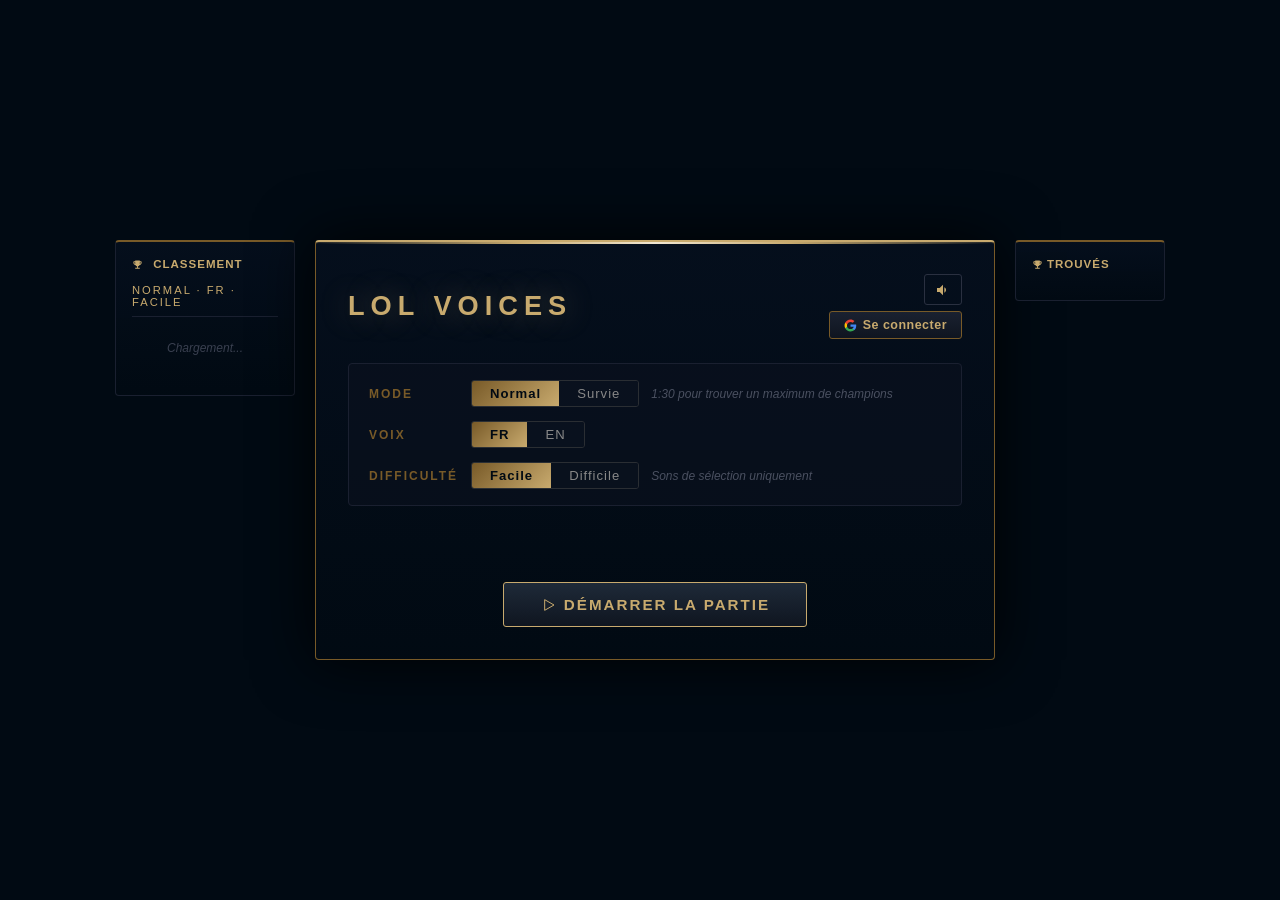
==== index.html @ 9a88ed18 "audio" ====
<!DOCTYPE html>
<html lang="fr">
<head>
    <meta charset="UTF-8">
    <meta name="viewport" content="width=device-width, initial-scale=1.0">
    <title>LoL Voices</title>
    <link rel="stylesheet" href="style.css">
    <link rel="preconnect" href="https://unpkg.com">
    <link rel="preconnect" href="https://raw.communitydragon.org">
    <link rel="preconnect" href="https://rufkhrfwmfkzsmzxhgeg.supabase.co">

    <!-- SVG icons inline defs -->
    <svg style="display:none" xmlns="http://www.w3.org/2000/svg">
        <defs>
            <!-- Play épuré outline -->
            <symbol id="icon-sword" viewBox="0 0 24 24">
                <polygon points="7,4 21,12 7,20" fill="none" stroke="currentColor" stroke-width="1.5" stroke-linejoin="round"/>
            </symbol>
            <!-- Son / haut-parleur -->
            <symbol id="icon-sound" viewBox="0 0 24 24">
                <path d="M3 9v6h4l5 5V4L7 9H3zm13.5 3c0-1.77-1.02-3.29-2.5-4.03v8.05c1.48-.73 2.5-2.25 2.5-4.02z" fill="currentColor"/>
                <path d="M14 3.23v2.06c2.89.86 5 3.54 5 6.71s-2.11 5.85-5 6.71v2.06c4.01-.91 7-4.49 7-8.77 0-4.28-2.99-7.86-7-8.77z" fill="currentColor"/>
            </symbol>
            <!-- Refresh / reset -->
            <symbol id="icon-refresh" viewBox="0 0 24 24">
                <path d="M17.65 6.35A7.958 7.958 0 0012 4c-4.42 0-7.99 3.58-7.99 8s3.57 8 7.99 8c3.73 0 6.84-2.55 7.73-6h-2.08A5.99 5.99 0 0112 18c-3.31 0-6-2.69-6-6s2.69-6 6-6c1.66 0 3.14.69 4.22 1.78L13 11h7V4l-2.35 2.35z" fill="currentColor"/>
            </symbol>
            <!-- Trophée / score -->
            <symbol id="icon-trophy" viewBox="0 0 24 24">
                <path d="M19 5h-2V3H7v2H5c-1.1 0-2 .9-2 2v1c0 2.55 1.92 4.63 4.39 4.94.63 1.5 1.98 2.63 3.61 2.96V19H7v2h10v-2h-4v-3.1c1.63-.33 2.98-1.46 3.61-2.96C19.08 12.63 21 10.55 21 8V7c0-1.1-.9-2-2-2zM5 8V7h2v3.82C5.84 10.4 5 9.3 5 8zm14 0c0 1.3-.84 2.4-2 2.82V7h2v1z" fill="currentColor"/>
            </symbol>
            <!-- Skip / suivant -->
            <symbol id="icon-skip" viewBox="0 0 24 24">
                <path d="M6 18l8.5-6L6 6v12zm2-8.14L11.03 12 8 14.14V9.86zM16 6h2v12h-2z" fill="currentColor"/>
            </symbol>
            <!-- Check / vérifier -->
            <symbol id="icon-check" viewBox="0 0 24 24">
                <path d="M9 16.17L4.83 12l-1.42 1.41L9 19 21 7l-1.41-1.41L9 16.17z" fill="currentColor"/>
            </symbol>
            <!-- Dashboard -->
            <symbol id="icon-dashboard" viewBox="0 0 24 24">
                <path d="M3 13h8V3H3v10zm0 8h8v-6H3v6zm10 0h8V11h-8v10zm0-18v6h8V3h-8z" fill="currentColor"/>
            </symbol>
            <!-- Logout -->
            <symbol id="icon-logout" viewBox="0 0 24 24">
                <path d="M17 7l-1.41 1.41L18.17 11H8v2h10.17l-2.58 2.58L17 17l5-5-5-5zM4 5h8V3H4c-1.1 0-2 .9-2 2v14c0 1.1.9 2 2 2h8v-2H4V5z" fill="currentColor"/>
            </symbol>
            <!-- Google logo -->
            <symbol id="icon-google" viewBox="0 0 24 24">
                <path d="M22.56 12.25c0-.78-.07-1.53-.2-2.25H12v4.26h5.92c-.26 1.37-1.04 2.53-2.21 3.31v2.77h3.57c2.08-1.92 3.28-4.74 3.28-8.09z" fill="#4285F4"/>
                <path d="M12 23c2.97 0 5.46-.98 7.28-2.66l-3.57-2.77c-.98.66-2.23 1.06-3.71 1.06-2.86 0-5.29-1.93-6.16-4.53H2.18v2.84C3.99 20.53 7.7 23 12 23z" fill="#34A853"/>
                <path d="M5.84 14.09c-.22-.66-.35-1.36-.35-2.09s.13-1.43.35-2.09V7.07H2.18C1.43 8.55 1 10.22 1 12s.43 3.45 1.18 4.93l2.85-2.22.81-.62z" fill="#FBBC05"/>
                <path d="M12 5.38c1.62 0 3.06.56 4.21 1.64l3.15-3.15C17.45 2.09 14.97 1 12 1 7.7 1 3.99 3.47 2.18 7.07l3.66 2.84c.87-2.6 3.3-4.53 6.16-4.53z" fill="#EA4335"/>
            </symbol>
            <!-- Home / menu -->
            <symbol id="icon-home" viewBox="0 0 24 24">
                <path d="M10 20v-6h4v6h5v-8h3L12 3 2 12h3v8z" fill="currentColor"/>
            </symbol>
            <!-- Volume on -->
            <symbol id="icon-volume-on" viewBox="0 0 24 24">
                <path d="M3 9v6h4l5 5V4L7 9H3zm13.5 3c0-1.77-1.02-3.29-2.5-4.03v8.05c1.48-.73 2.5-2.25 2.5-4.02z" fill="currentColor"/>
            </symbol>
            <!-- Volume off -->
            <symbol id="icon-volume-off" viewBox="0 0 24 24">
                <path d="M16.5 12c0-1.77-1.02-3.29-2.5-4.03v2.21l2.45 2.45c.03-.2.05-.41.05-.63zM3 9v6h4l5 5V4L7 9H3zm16.73 10.73L4.27 4.27 3 5.54l4.46 4.46H3v6h4l5 5v-6.73l4.25 4.25c-.67.52-1.42.93-2.25 1.18v2.06c1.38-.31 2.63-.95 3.69-1.81L18.46 21l1.27-1.27z" fill="currentColor"/>
            </symbol>
        </defs>
    </svg>
</head>
<body>

    <!-- MODAL DASHBOARD -->
    <div id="dashboard-modal" style="display:none;">
        <div class="modal-box">
            <div class="modal-header">
                <h2>Mon dashboard</h2>
                <button id="close-dashboard" class="close-btn">✕</button>
            </div>
            <div id="dashboard-content"></div>
        </div>
    </div>

    <div class="main-wrapper">

        <!-- LEADERBOARD -->
        <div class="leaderboard-container">
            <h3>
                <svg class="btn-icon" style="width:11px;height:11px;margin-right:6px"><use href="#icon-trophy"/></svg>
                Classement
            </h3>
            <div id="lb-category" class="lb-category">FR · Facile</div>
            <div id="leaderboard-list">
                <p class="lb-loading">Chargement...</p>
            </div>
        </div>

        <div class="game-container">

            <div class="header-row">
                <h1>LoL Voices</h1>
                <div class="auth-area">
                    <div id="user-info" style="display:none;">
                        <img class="user-avatar" src="" alt="" style="display:none;">
                        <span class="user-name"></span>
                    </div>
                    <button id="mute-btn" title="Couper/activer le son">
                        <svg class="btn-icon"><use href="#icon-volume-on"/></svg>
                    </button>
                    <button id="dashboard-btn" style="display:none;">
                        <svg class="btn-icon"><use href="#icon-dashboard"/></svg>
                        Mon dashboard
                    </button>
                    <button id="login-btn">
                        <svg class="btn-icon"><use href="#icon-google"/></svg>
                        Se connecter
                    </button>
                    <button id="logout-btn" style="display:none;">
                        <svg class="btn-icon"><use href="#icon-logout"/></svg>
                        Déconnexion
                    </button>
                </div>
            </div>

            <div id="game-info" style="display: none;">
                <div class="timer-container">
                    <div id="timer-bar"></div>
                </div>
                <div id="timer-display">1:30</div>
                <button id="menu-btn" title="Retour au menu">
                    <svg class="btn-icon"><use href="#icon-home"/></svg>
                </button>
                <button id="reset-btn" title="Recommencer">
                    <svg class="btn-icon"><use href="#icon-refresh"/></svg>
                </button>
                <div class="info-box">
                    <svg class="btn-icon"><use href="#icon-trophy"/></svg>
                    <span id="streak-display">0</span>
                </div>
            </div>

            <div id="setup-area">
                <div class="setup-group">
                    <span class="setup-label">Mode</span>
                    <div class="btn-group">
                        <button id="btn-normal" class="active">Normal</button>
                        <button id="btn-survival">Survie</button>
                    </div>
                    <span class="diff-desc" id="normal-desc">1:30 pour trouver un maximum de champions</span>
                    <span class="diff-desc" id="survival-desc" style="display:none">15s rechargées à chaque bonne réponse</span>
                </div>
                <div class="setup-group">
                    <span class="setup-label">Voix</span>
                    <div class="btn-group">
                        <button id="btn-fr" class="active">FR</button>
                        <button id="btn-en">EN</button>
                    </div>
                </div>
                <div class="setup-group">
                    <span class="setup-label">Difficulté</span>
                    <div class="btn-group">
                        <button id="btn-easy" class="active">Facile</button>
                        <button id="btn-hard">Difficile</button>
                    </div>
                    <span class="diff-desc" id="easy-desc">Sons de sélection uniquement</span>
                    <span class="diff-desc" id="hard-desc" style="display:none">Sons de sélection + sons de ban</span>
                </div>
            </div>

            <p id="feedback"></p>

            <button id="start-btn">
                <svg class="btn-icon"><use href="#icon-sword"/></svg>
                Démarrer la partie
            </button>

            <div id="game-area" style="display: none;">
                <button id="play-btn">
                    <svg class="btn-icon"><use href="#icon-sound"/></svg>
                    Réécouter
                </button>
                <div class="input-group">
                    <div class="autocomplete-wrapper">
                        <input type="text" id="user-input" autocomplete="off" spellcheck="false" placeholder="Nom du champion...">
                        <div id="autocomplete-list" class="autocomplete-items"></div>
                    </div>
                    <button id="check-btn">
                        <svg class="btn-icon"><use href="#icon-check"/></svg>
                        Vérifier
                    </button>
                    <button id="skip-btn">
                        <svg class="btn-icon"><use href="#icon-skip"/></svg>
                        Passer
                    </button>
                </div>
                <div class="shortcuts-hint">
                    <kbd>⏎</kbd> valider &nbsp;·&nbsp; <kbd>Tab</kbd> passer &nbsp;·&nbsp; <kbd>↑</kbd><kbd>↓</kbd> naviguer
                </div>
            </div>

            <img id="champ-image" src="" alt="Champion" style="display: none;">
            <audio id="voice-player"></audio>
        </div>

        <div class="history-container">
            <h3><svg class="btn-icon" style="width:11px;height:11px;margin-right:4px"><use href="#icon-trophy"/></svg>Trouvés</h3>
            <div id="champions-history"></div>
        </div>
    </div>

    <script src="https://unpkg.com/@supabase/supabase-js@2/dist/umd/supabase.js" defer></script>
    <script src="script.js" defer></script>
</body>
</html>
---- style.css ----
@import url('https://fonts.googleapis.com/css2?family=Beaufort+for+LOL:wght@400;700&family=Spiegel:wght@400;700&display=swap');

/* ============================================================
   BASE
   ============================================================ */
* { box-sizing: border-box; }

body {
    background-color: #010a13;
    background-size: cover;
    background-position: center center;
    background-attachment: fixed;
    color: #f0e6d2;
    font-family: 'Segoe UI', 'Arial', sans-serif;
    display: flex;
    justify-content: center;
    align-items: center;
    min-height: 100vh;
    margin: 0;
    transition: background-image 0.8s ease-in-out;
}

/* ============================================================
   LAYOUT
   ============================================================ */
.main-wrapper {
    display: flex;
    gap: 20px;
    max-width: 1050px;
    width: 95%;
    align-items: flex-start;
    padding: 20px 0;
}

.game-container {
    flex: 2;
    text-align: center;
    border: 1px solid #785a28;
    border-top: 2px solid #c8aa6e;
    padding: 2rem;
    border-radius: 4px;
    background: linear-gradient(180deg, rgba(5, 15, 28, 0.97) 0%, rgba(1, 10, 19, 0.98) 100%);
    box-shadow: 0 0 60px rgba(0,0,0,0.9), inset 0 1px 0 rgba(200,170,110,0.15);
    position: relative;
    overflow: visible;
}

/* Ligne déco en haut */
.game-container::before {
    content: '';
    position: absolute;
    top: 0; left: 0; right: 0;
    height: 2px;
    background: linear-gradient(90deg, transparent, #c8aa6e 30%, #f0e6d2 50%, #c8aa6e 70%, transparent);
}

/* ============================================================
   HEADER
   ============================================================ */
.header-row {
    display: flex;
    align-items: center;
    justify-content: space-between;
    margin-bottom: 24px;
    gap: 12px;
    flex-wrap: wrap;
}

h1 {
    margin: 0;
    color: #c8aa6e;
    text-transform: uppercase;
    letter-spacing: 6px;
    font-size: 1.7rem;
    font-weight: 700;
    text-shadow: 0 0 30px rgba(200, 170, 110, 0.4);
}

h3 {
    color: #c8aa6e;
    letter-spacing: 1px;
    font-size: 0.72rem;
    text-transform: uppercase;
    margin: 0 0 14px 0;
    font-weight: 600;
    white-space: nowrap;
    overflow: hidden;
    text-overflow: ellipsis;
}

/* ============================================================
   AUTH
   ============================================================ */
.auth-area {
    display: flex;
    flex-direction: column;
    align-items: flex-end;
    gap: 6px;
}

#user-info {
    display: flex;
    align-items: center;
    gap: 8px;
    font-size: 0.82rem;
}

.user-avatar {
    width: 30px;
    height: 30px;
    border-radius: 50%;
    border: 2px solid #c8aa6e;
}

.user-name { color: #f0e6d2; font-weight: bold; }

#login-btn {
    font-size: 0.78rem;
    padding: 6px 14px;
    letter-spacing: 0.5px;
}

#logout-btn {
    font-size: 0.72rem;
    padding: 4px 10px;
    border-color: #3a3a3a;
    color: #666;
    background: transparent;
}

#logout-btn:hover { background: transparent; color: #888; border-color: #555; }

#dashboard-btn {
    font-size: 0.78rem;
    padding: 6px 14px;
}

/* ============================================================
   GAME INFO (timer + score)
   ============================================================ */
#game-info {
    display: flex;
    align-items: center;
    gap: 12px;
    margin-bottom: 20px;
    background: rgba(10, 20, 35, 0.8);
    border: 1px solid #1e2a38;
    padding: 10px 14px;
    border-radius: 4px;
}

.timer-container {
    flex: 1;
    height: 8px;
    background-color: #0a1220;
    border: 1px solid #1e2a38;
    border-radius: 4px;
    overflow: hidden;
}

#timer-bar {
    height: 100%;
    width: 100%;
    background: linear-gradient(90deg, #785a28, #c8aa6e, #f0e6d2);
    transition: width 1s linear, background 0.5s ease;
    border-radius: 4px;
}

#timer-bar.warning {
    background: linear-gradient(90deg, #7a1c1c, #ff4e50, #ff8c00);
    animation: pulse-warning 0.8s ease-in-out infinite alternate;
}

@keyframes pulse-warning {
    from { opacity: 0.8; }
    to { opacity: 1; }
}

#reset-btn {
    background: rgba(30, 35, 40, 0.8);
    border: 1px solid #2a2e33;
    color: #888;
    padding: 5px 10px;
    cursor: pointer;
    border-radius: 4px;
    font-size: 1rem;
    transition: all 0.2s;
}

#reset-btn:hover { color: #c8aa6e; border-color: #c8aa6e; background: rgba(200,170,110,0.1); }

.info-box {
    background: linear-gradient(135deg, rgba(200,170,110,0.1), rgba(200,170,110,0.05));
    border: 1px solid #785a28;
    padding: 5px 16px;
    border-radius: 4px;
    font-weight: bold;
    font-size: 0.95rem;
    color: #c8aa6e;
    min-width: 60px;
    text-align: center;
}

/* ============================================================
   SETUP AREA
   ============================================================ */
#setup-area {
    display: flex;
    flex-direction: column;
    gap: 14px;
    margin-bottom: 24px;
    background: rgba(10, 18, 30, 0.6);
    border: 1px solid #1a2030;
    border-radius: 4px;
    padding: 16px 20px;
    text-align: left;
}

.setup-group {
    display: flex;
    align-items: center;
    gap: 12px;
    flex-wrap: wrap;
}

.setup-label {
    color: #785a28;
    font-weight: bold;
    font-size: 0.75rem;
    text-transform: uppercase;
    letter-spacing: 2px;
    min-width: 90px;
}

.btn-group {
    display: flex;
    border: 1px solid #2a2e33;
    border-radius: 3px;
    overflow: hidden;
}

.btn-group button {
    border: none;
    border-radius: 0;
    padding: 5px 18px;
    font-size: 0.82rem;
    background: rgba(10, 18, 30, 0.8);
    color: #888;
    font-weight: normal;
    letter-spacing: 1px;
    transition: all 0.15s;
}

.btn-group button:hover { background: rgba(200, 170, 110, 0.1); color: #c8aa6e; }
.btn-group button.active { background: linear-gradient(135deg, #785a28, #c8aa6e); color: #010a13; font-weight: bold; }

.diff-desc {
    font-size: 0.75rem;
    color: #4a5060;
    font-style: italic;
}

/* ============================================================
   BOUTONS
   ============================================================ */
button {
    background: linear-gradient(180deg, #1a2130 0%, #0f1520 100%);
    color: #c8aa6e;
    border: 1px solid #785a28;
    padding: 10px 18px;
    cursor: pointer;
    font-weight: bold;
    border-radius: 3px;
    white-space: nowrap;
    letter-spacing: 0.5px;
    font-size: 0.9rem;
    transition: all 0.2s ease;
    position: relative;
    overflow: visible;
}

button::after {
    content: '';
    position: absolute;
    inset: 0;
    background: linear-gradient(135deg, rgba(200,170,110,0.15), transparent);
    opacity: 0;
    transition: opacity 0.2s;
}

button:hover {
    background: linear-gradient(180deg, #c8aa6e 0%, #a07840 100%);
    color: #010a13;
    border-color: #c8aa6e;
    transform: translateY(-1px);
    box-shadow: 0 4px 15px rgba(200, 170, 110, 0.3);
}

button:hover::after { opacity: 1; }
button:active { transform: translateY(0); }

/* Bouton démarrer — premium */
#start-btn {
    font-size: 0.95rem;
    padding: 13px 36px;
    margin-top: 8px;
    letter-spacing: 2px;
    text-transform: uppercase;
    border: 1px solid #c8aa6e;
    background: linear-gradient(180deg, #1e2a38 0%, #0f1520 100%);
    position: relative;
}

#start-btn::before {
    content: '';
    position: absolute;
    top: -1px; left: 20%; right: 20%;
    height: 1px;
    background: linear-gradient(90deg, transparent, #c8aa6e, transparent);
}

#start-btn:hover {
    background: linear-gradient(180deg, #c8aa6e 0%, #a07840 100%);
    box-shadow: 0 0 30px rgba(200, 170, 110, 0.4), 0 4px 20px rgba(0,0,0,0.5);
}

/* Bouton réécouter */
#play-btn {
    margin-bottom: 12px;
    font-size: 0.85rem;
    padding: 8px 20px;
    letter-spacing: 1px;
}

/* ============================================================
   FEEDBACK
   ============================================================ */
#feedback {
    font-size: 1.1rem;
    font-weight: bold;
    min-height: 32px;
    margin-bottom: 12px;
    letter-spacing: 1px;
    transition: all 0.3s ease;
}

@keyframes pop-in {
    0% { transform: scale(0.8); opacity: 0; }
    60% { transform: scale(1.05); }
    100% { transform: scale(1); opacity: 1; }
}

#feedback.animate { animation: pop-in 0.3s ease forwards; }

/* ============================================================
   INPUT GROUP
   ============================================================ */
.input-group {
    display: flex;
    width: 100%;
    gap: 8px;
    margin-top: 4px;
}

.autocomplete-wrapper { flex: 1; min-width: 0; position: relative; }

.autocomplete-wrapper input {
    width: 100%;
    padding: 12px 16px;
    background: rgba(1, 10, 19, 0.9);
    border: 1px solid #2a3040;
    border-bottom: 2px solid #785a28;
    color: #f0e6d2;
    font-size: 1rem;
    border-radius: 3px;
    outline: none;
    transition: all 0.2s;
    letter-spacing: 0.5px;
}

.autocomplete-wrapper input:focus {
    border-color: #c8aa6e;
    border-bottom-color: #c8aa6e;
    background: rgba(5, 18, 35, 0.95);
    box-shadow: 0 0 20px rgba(200, 170, 110, 0.1);
}

.autocomplete-wrapper input::placeholder { color: #3a4050; }

/* ============================================================
   AUTOCOMPLETE
   ============================================================ */
.autocomplete-items {
    position: absolute;
    border: 1px solid #785a28;
    border-top: none;
    z-index: 1000;
    top: calc(100% + 2px);
    left: -4px;
    right: -4px;
    background: rgba(5, 15, 28, 0.98);
    max-height: 240px;
    overflow-y: auto;
    border-radius: 0 0 6px 6px;
    backdrop-filter: blur(10px);
    box-shadow: 0 10px 30px rgba(0, 0, 0, 0.7), 0 0 20px rgba(200, 170, 110, 0.15);
}

.autocomplete-items div {
    padding: 10px 16px;
    cursor: pointer;
    border-bottom: 1px solid #1a2030;
    text-align: left;
    font-size: 0.9rem;
    color: #a0b0c0;
    transition: all 0.15s;
}

.autocomplete-items div:hover,
.autocomplete-items div.active {
    background: rgba(200, 170, 110, 0.15);
    color: #c8aa6e;
    padding-left: 20px;
}

/* ============================================================
   HISTORIQUE (panneau droit)
   ============================================================ */
.history-container {
    flex: 0 0 150px;
    border: 1px solid #1a2030;
    border-top: 2px solid #785a28;
    padding: 1rem;
    border-radius: 4px;
    background: linear-gradient(180deg, rgba(5, 15, 28, 0.97) 0%, rgba(1, 10, 19, 0.98) 100%);
    max-height: 80vh;
    overflow-y: auto;
    position: sticky;
    top: 20px;
}

.history-container::-webkit-scrollbar { width: 4px; }
.history-container::-webkit-scrollbar-track { background: #010a13; }
.history-container::-webkit-scrollbar-thumb { background: #785a28; border-radius: 2px; }

#champions-history {
    display: flex;
    flex-wrap: wrap;
    gap: 8px;
    justify-content: center;
}

.history-icon {
    width: 44px;
    height: 44px;
    border-radius: 50%;
    border: 2px solid #785a28;
    transition: all 0.2s ease;
    cursor: default;
}

.history-icon:hover {
    border-color: #c8aa6e;
    transform: scale(1.15);
    box-shadow: 0 0 12px rgba(200, 170, 110, 0.4);
}

@keyframes pop-icon {
    0% { transform: scale(0); opacity: 0; }
    60% { transform: scale(1.2); }
    100% { transform: scale(1); opacity: 1; }
}

.history-icon.new { animation: pop-icon 0.35s ease forwards; }

/* ============================================================
   IMAGE CHAMPION (fin de partie)
   ============================================================ */
#champ-image {
    max-width: 100%;
    margin-top: 20px;
    border: 1px solid #785a28;
    border-radius: 4px;
    box-shadow: 0 0 30px rgba(0,0,0,0.8);
}

/* ============================================================
   MODAL DASHBOARD
   ============================================================ */
#dashboard-modal {
    position: fixed;
    inset: 0;
    background: rgba(1, 10, 19, 0.9);
    display: flex;
    align-items: center;
    justify-content: center;
    z-index: 1000;
    padding: 20px;
    backdrop-filter: blur(4px);
    animation: fade-in 0.2s ease;
}

@keyframes fade-in {
    from { opacity: 0; }
    to { opacity: 1; }
}

.modal-box {
    background: linear-gradient(180deg, #0a1628 0%, #050f1e 100%);
    border: 1px solid #785a28;
    border-top: 2px solid #c8aa6e;
    border-radius: 4px;
    width: 100%;
    max-width: 560px;
    max-height: 82vh;
    overflow-y: auto;
    padding: 24px;
    box-shadow: 0 0 60px rgba(0,0,0,0.9);
    animation: slide-up 0.25s ease;
}

@keyframes slide-up {
    from { transform: translateY(20px); opacity: 0; }
    to { transform: translateY(0); opacity: 1; }
}

.modal-box::-webkit-scrollbar { width: 4px; }
.modal-box::-webkit-scrollbar-track { background: #010a13; }
.modal-box::-webkit-scrollbar-thumb { background: #785a28; border-radius: 2px; }

.modal-header {
    display: flex;
    justify-content: space-between;
    align-items: center;
    margin-bottom: 24px;
    padding-bottom: 16px;
    border-bottom: 1px solid #1a2030;
}

.modal-header h2 {
    margin: 0;
    color: #c8aa6e;
    font-size: 1rem;
    letter-spacing: 4px;
    text-transform: uppercase;
}

.close-btn {
    background: none;
    border: none;
    color: #3a4050;
    font-size: 1.1rem;
    padding: 4px 8px;
    cursor: pointer;
    transition: color 0.2s;
}

.close-btn:hover { color: #c8aa6e; background: none; transform: none; box-shadow: none; }

/* Stats cards */
.dash-stats {
    display: flex;
    gap: 10px;
    margin-bottom: 24px;
}

.dash-stat {
    flex: 1;
    background: linear-gradient(135deg, rgba(200,170,110,0.08), rgba(200,170,110,0.03));
    border: 1px solid #785a28;
    border-radius: 4px;
    padding: 16px 10px;
    text-align: center;
}

.dash-stat-value {
    font-size: 2rem;
    font-weight: bold;
    color: #c8aa6e;
    line-height: 1;
}

.dash-stat-label {
    font-size: 0.7rem;
    color: #4a5060;
    margin-top: 6px;
    text-transform: uppercase;
    letter-spacing: 1px;
}

.dash-section { margin-bottom: 20px; }

.dash-section-title {
    color: #785a28;
    font-weight: bold;
    font-size: 0.72rem;
    text-transform: uppercase;
    letter-spacing: 2px;
    margin-bottom: 10px;
    padding-bottom: 6px;
    border-bottom: 1px solid #1a2030;
}

/* ============================================================
   RESPONSIVE MOBILE
   ============================================================ */
@media (max-width: 700px) {
    body { align-items: flex-start; padding: 10px 0; }
    .main-wrapper { flex-direction: column; padding: 10px 0; }
    .game-container { padding: 1.2rem; }
    .history-container {
        flex: none;
        width: 100%;
        max-height: 120px;
        position: static;
    }
    .setup-group { flex-direction: column; align-items: flex-start; gap: 8px; }
    .header-row { flex-direction: column; align-items: center; text-align: center; }
    .auth-area { align-items: center; flex-direction: row; flex-wrap: wrap; justify-content: center; }
    .dash-stats { flex-direction: column; }
    h1 { font-size: 1.3rem; letter-spacing: 4px; }
    #start-btn { width: 100%; }
    .input-group { flex-wrap: wrap; }
    .autocomplete-wrapper { flex: 1 1 100%; }
}

/* ============================================================
   ICÔNES SVG
   ============================================================ */
.btn-icon {
    width: 14px;
    height: 14px;
    display: inline-block;
    vertical-align: middle;
    flex-shrink: 0;
    overflow: visible;
}

/* Reset btn - icône seule */
#reset-btn {
    display: flex;
    align-items: center;
    justify-content: center;
    padding: 7px 10px;
    width: 36px;
}
#reset-btn .btn-icon { width: 15px; height: 15px; }

/* Info box */
.info-box {
    display: inline-flex;
    align-items: center;
    gap: 5px;
}
.info-box .btn-icon { width: 13px; height: 13px; }

/* Bouton démarrer */
#start-btn {
    display: inline-flex;
    align-items: center;
    justify-content: center;
    gap: 8px;
}
#start-btn .btn-icon { width: 16px; height: 16px; }

/* Autres boutons */
#play-btn, #check-btn, #skip-btn,
#login-btn, #logout-btn, #dashboard-btn {
    display: inline-flex;
    align-items: center;
    gap: 6px;
}

/* Google icon */
#login-btn .btn-icon { width: 13px; height: 13px; }

/* H3 avec icône */
h3 svg { width: 12px; height: 12px; vertical-align: middle; }

/* --- MENU BTN (dans game-info) --- */
#menu-btn {
    background: rgba(30, 35, 40, 0.8);
    border: 1px solid #2a2e33;
    color: #4a5060;
    padding: 5px 10px;
    display: flex;
    align-items: center;
    justify-content: center;
    transition: all 0.2s;
}

#menu-btn:hover {
    border-color: #c8aa6e;
    color: #c8aa6e;
    background: rgba(200,170,110,0.1);
    transform: none;
    box-shadow: none;
}

#menu-btn .btn-icon { width: 15px; height: 15px; margin-right: 0; }

/* --- TIMER DISPLAY --- */
#timer-display {
    font-size: 0.95rem;
    font-weight: bold;
    color: #c8aa6e;
    letter-spacing: 2px;
    min-width: 36px;
    text-align: center;
    font-variant-numeric: tabular-nums;
    transition: color 0.3s;
}

#timer-display.warning {
    color: #ff4e50;
    animation: pulse-warning 0.8s ease-in-out infinite alternate;
}

/* ============================================================
   LEADERBOARD PAGE D'ACCUEIL
   ============================================================ */
.leaderboard-container {
    flex: 0 0 180px;
    border: 1px solid #1a2030;
    border-top: 2px solid #785a28;
    padding: 1rem;
    border-radius: 4px;
    background: linear-gradient(180deg, rgba(5, 15, 28, 0.97) 0%, rgba(1, 10, 19, 0.98) 100%);
    max-height: 80vh;
    overflow-y: auto;
    position: sticky;
    top: 20px;
}

.leaderboard-container::-webkit-scrollbar { width: 4px; }
.leaderboard-container::-webkit-scrollbar-track { background: #010a13; }
.leaderboard-container::-webkit-scrollbar-thumb { background: #785a28; border-radius: 2px; }

.lb-category {
    font-size: 0.7rem;
    color: #c8aa6e;
    text-transform: uppercase;
    letter-spacing: 2px;
    margin-bottom: 10px;
    padding-bottom: 8px;
    border-bottom: 1px solid #1a2030;
}

.lb-row {
    display: flex;
    align-items: center;
    gap: 6px;
    padding: 6px 4px;
    border-bottom: 1px solid #0f1825;
    font-size: 0.78rem;
}

.lb-row.first .lb-name { color: #c8aa6e; font-weight: bold; }
.lb-row.second .lb-name { color: #a0b0c0; }
.lb-row.third .lb-name { color: #cd7f32; }

.lb-rank {
    min-width: 22px;
    font-size: 0.7rem;
    color: #4a5060;
    text-align: center;
}

.lb-name {
    flex: 1;
    color: #8090a0;
    overflow: hidden;
    text-overflow: ellipsis;
    white-space: nowrap;
    font-size: 0.73rem;
}

.lb-score {
    color: #c8aa6e;
    font-weight: bold;
    font-size: 0.78rem;
    min-width: 24px;
    text-align: right;
}

.lb-loading, .lb-empty {
    color: #3a4050;
    font-size: 0.75rem;
    text-align: center;
    padding: 12px 0;
    font-style: italic;
}

@media (max-width: 700px) {
    .leaderboard-container {
        flex: none;
        width: 100%;
        max-height: 200px;
        position: static;
    }

}

/* ============================================================
   ANIMATIONS : pop du score, shake de l'input
   ============================================================ */
@keyframes score-pop {
    0%   { transform: scale(1);   color: #c8aa6e; }
    40%  { transform: scale(1.35); color: #ffe6a0; text-shadow: 0 0 18px rgba(255, 230, 160, 0.7); }
    100% { transform: scale(1);   color: #c8aa6e; }
}
#streak-display.pop {
    display: inline-block;
    animation: score-pop 0.35s ease-out;
}

@keyframes input-shake {
    0%, 100% { transform: translateX(0); }
    15%      { transform: translateX(-8px); }
    30%      { transform: translateX(7px); }
    45%      { transform: translateX(-5px); }
    60%      { transform: translateX(4px); }
    75%      { transform: translateX(-2px); }
}
.autocomplete-wrapper input.shake {
    animation: input-shake 0.4s ease-in-out;
    border-color: #ff4e50 !important;
    box-shadow: 0 0 20px rgba(255, 78, 80, 0.35) !important;
}

/* Bouton mute son */
#mute-btn {
    background: transparent;
    border: 1px solid #2a3040;
    padding: 6px 10px;
    border-radius: 3px;
}
#mute-btn:hover {
    background: rgba(200, 170, 110, 0.1);
    border-color: #c8aa6e;
    transform: none;
}
#mute-btn .btn-icon { width: 16px; height: 16px; margin: 0; }

/* Modale de confirmation */
.confirm-modal {
    position: fixed;
    inset: 0;
    background: rgba(0, 0, 0, 0.7);
    display: flex;
    align-items: center;
    justify-content: center;
    z-index: 2000;
    backdrop-filter: blur(4px);
}
.confirm-box {
    background: linear-gradient(180deg, rgba(5, 15, 28, 0.98), rgba(1, 10, 19, 0.99));
    border: 1px solid #785a28;
    border-top: 2px solid #c8aa6e;
    border-radius: 4px;
    padding: 28px 32px;
    max-width: 380px;
    text-align: center;
    box-shadow: 0 0 60px rgba(0, 0, 0, 0.9);
}
.confirm-box p {
    color: #f0e6d2;
    margin: 0 0 20px 0;
    font-size: 0.95rem;
}
.confirm-box .confirm-actions {
    display: flex;
    gap: 10px;
    justify-content: center;
}

/* Raccourcis clavier discrets */
.shortcuts-hint {
    margin-top: 10px;
    font-size: 0.72rem;
    color: #4a5060;
    letter-spacing: 0.5px;
    text-align: center;
}
.shortcuts-hint kbd {
    display: inline-block;
    padding: 2px 6px;
    background: rgba(40, 48, 64, 0.6);
    border: 1px solid #2a3040;
    border-radius: 3px;
    color: #888;
    font-family: inherit;
    font-size: 0.7rem;
    margin: 0 2px;
}
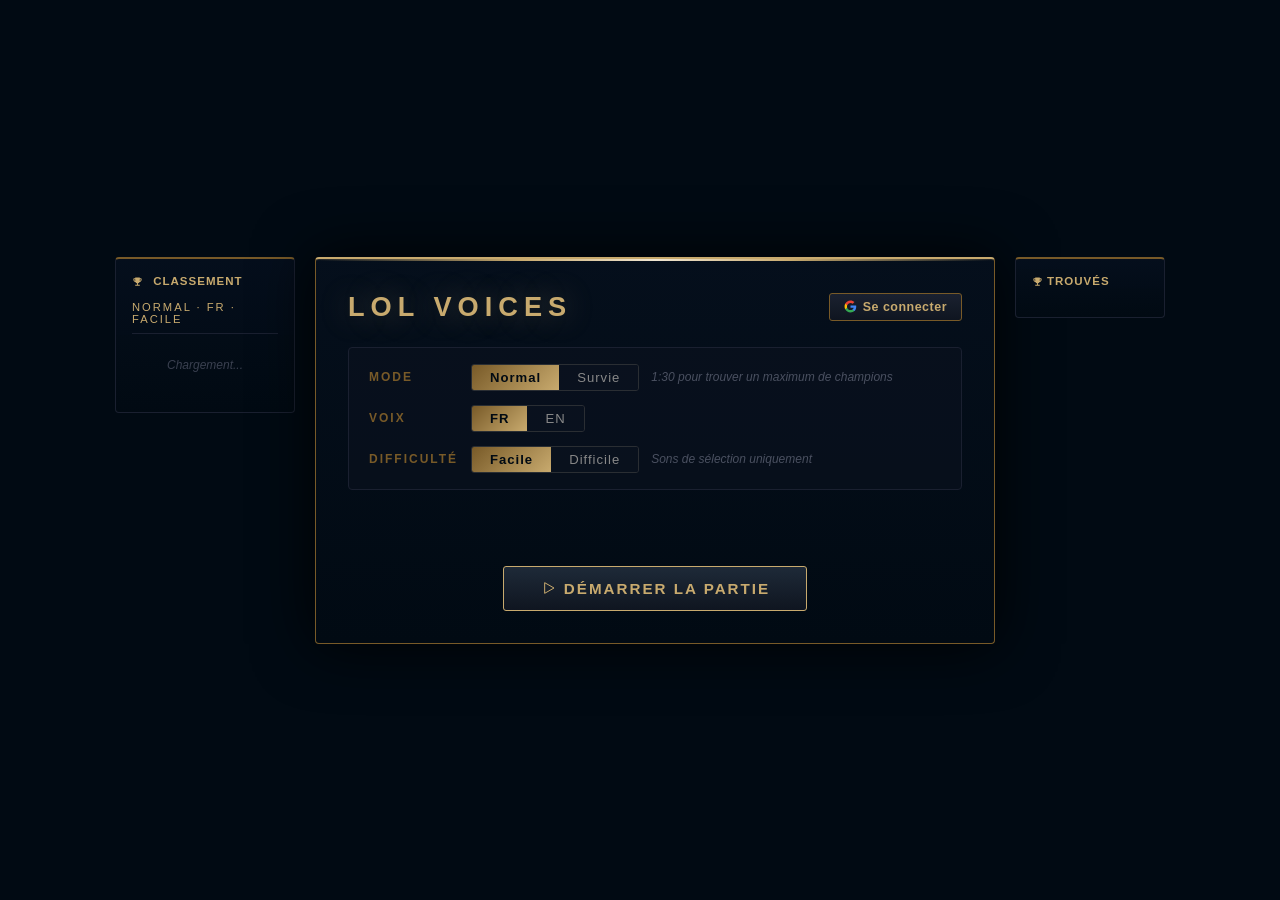
==== commit cf43c9af: "plus de son" ====
--- a/index.html
+++ b/index.html
@@ -56,14 +56,6 @@
             <symbol id="icon-home" viewBox="0 0 24 24">
                 <path d="M10 20v-6h4v6h5v-8h3L12 3 2 12h3v8z" fill="currentColor"/>
             </symbol>
-            <!-- Volume on -->
-            <symbol id="icon-volume-on" viewBox="0 0 24 24">
-                <path d="M3 9v6h4l5 5V4L7 9H3zm13.5 3c0-1.77-1.02-3.29-2.5-4.03v8.05c1.48-.73 2.5-2.25 2.5-4.02z" fill="currentColor"/>
-            </symbol>
-            <!-- Volume off -->
-            <symbol id="icon-volume-off" viewBox="0 0 24 24">
-                <path d="M16.5 12c0-1.77-1.02-3.29-2.5-4.03v2.21l2.45 2.45c.03-.2.05-.41.05-.63zM3 9v6h4l5 5V4L7 9H3zm16.73 10.73L4.27 4.27 3 5.54l4.46 4.46H3v6h4l5 5v-6.73l4.25 4.25c-.67.52-1.42.93-2.25 1.18v2.06c1.38-.31 2.63-.95 3.69-1.81L18.46 21l1.27-1.27z" fill="currentColor"/>
-            </symbol>
         </defs>
     </svg>
 </head>
@@ -103,9 +95,6 @@
                         <img class="user-avatar" src="" alt="" style="display:none;">
                         <span class="user-name"></span>
                     </div>
-                    <button id="mute-btn" title="Couper/activer le son">
-                        <svg class="btn-icon"><use href="#icon-volume-on"/></svg>
-                    </button>
                     <button id="dashboard-btn" style="display:none;">
                         <svg class="btn-icon"><use href="#icon-dashboard"/></svg>
                         Mon dashboard
--- a/style.css
+++ b/style.css
@@ -828,20 +828,6 @@
     box-shadow: 0 0 20px rgba(255, 78, 80, 0.35) !important;
 }
 
-/* Bouton mute son */
-#mute-btn {
-    background: transparent;
-    border: 1px solid #2a3040;
-    padding: 6px 10px;
-    border-radius: 3px;
-}
-#mute-btn:hover {
-    background: rgba(200, 170, 110, 0.1);
-    border-color: #c8aa6e;
-    transform: none;
-}
-#mute-btn .btn-icon { width: 16px; height: 16px; margin: 0; }
-
 /* Modale de confirmation */
 .confirm-modal {
     position: fixed;
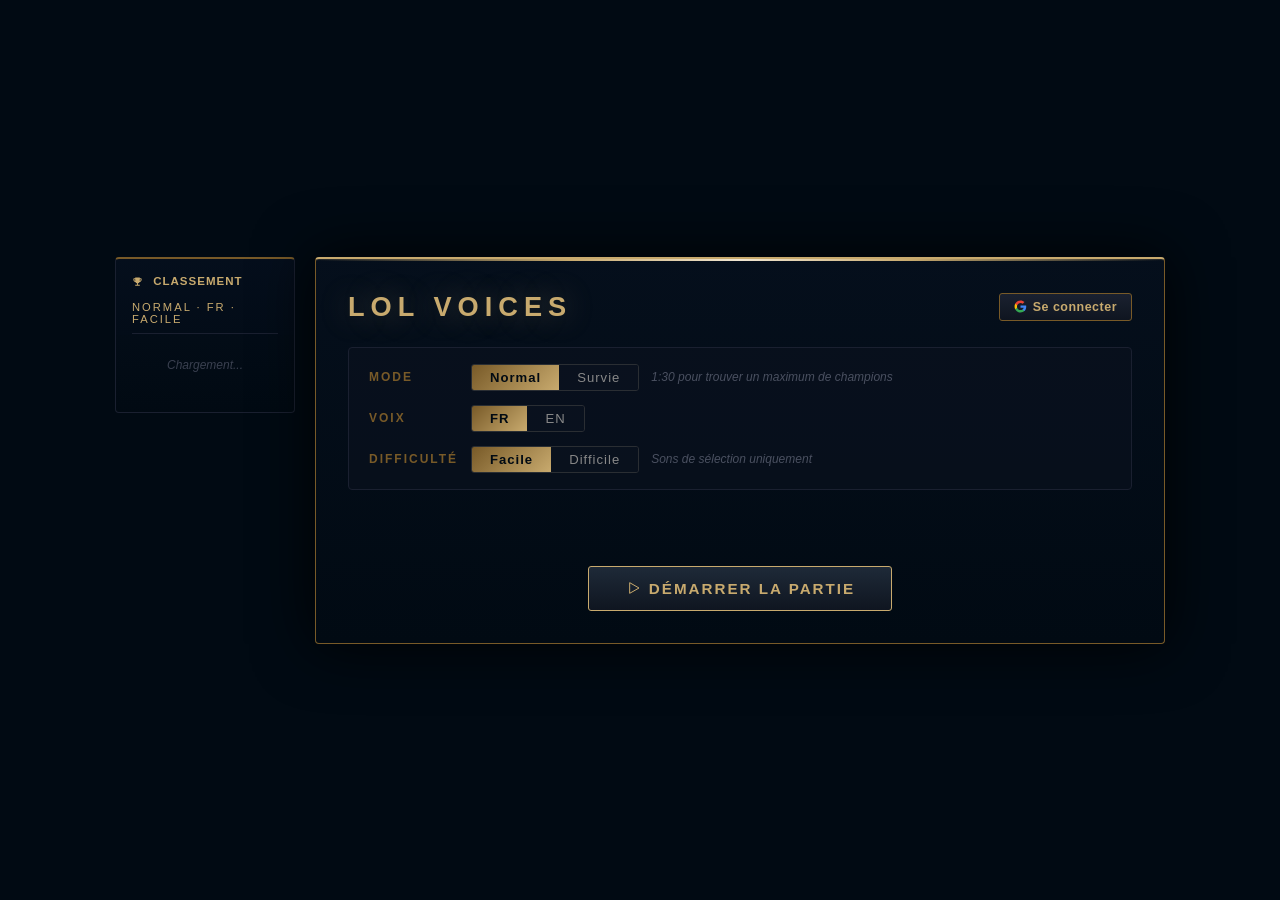
==== commit aba44dc0: "MOBILE" ====
--- a/index.html
+++ b/index.html
@@ -2,7 +2,10 @@
 <html lang="fr">
 <head>
     <meta charset="UTF-8">
-    <meta name="viewport" content="width=device-width, initial-scale=1.0">
+    <meta name="viewport" content="width=device-width, initial-scale=1.0, viewport-fit=cover">
+    <meta name="apple-mobile-web-app-capable" content="yes">
+    <meta name="mobile-web-app-capable" content="yes">
+    <meta name="theme-color" content="#010a13">
     <title>LoL Voices</title>
     <link rel="stylesheet" href="style.css">
     <link rel="preconnect" href="https://unpkg.com">
@@ -55,6 +58,10 @@
             <!-- Home / menu -->
             <symbol id="icon-home" viewBox="0 0 24 24">
                 <path d="M10 20v-6h4v6h5v-8h3L12 3 2 12h3v8z" fill="currentColor"/>
+            </symbol>
+            <!-- Settings / engrenage -->
+            <symbol id="icon-settings" viewBox="0 0 24 24">
+                <path d="M19.14,12.94c0.04-0.3,0.06-0.61,0.06-0.94c0-0.32-0.02-0.64-0.07-0.94l2.03-1.58c0.18-0.14,0.23-0.41,0.12-0.61 l-1.92-3.32c-0.12-0.22-0.37-0.29-0.59-0.22l-2.39,0.96c-0.5-0.38-1.03-0.7-1.62-0.94L14.4,2.81c-0.04-0.24-0.24-0.41-0.48-0.41 h-3.84c-0.24,0-0.43,0.17-0.47,0.41L9.25,5.35C8.66,5.59,8.12,5.92,7.63,6.29L5.24,5.33c-0.22-0.08-0.47,0-0.59,0.22L2.74,8.87 C2.62,9.08,2.66,9.34,2.86,9.48l2.03,1.58C4.84,11.36,4.8,11.69,4.8,12s0.02,0.64,0.07,0.94l-2.03,1.58 c-0.18,0.14-0.23,0.41-0.12,0.61l1.92,3.32c0.12,0.22,0.37,0.29,0.59,0.22l2.39-0.96c0.5,0.38,1.03,0.7,1.62,0.94l0.36,2.54 c0.05,0.24,0.24,0.41,0.48,0.41h3.84c0.24,0,0.44-0.17,0.47-0.41l0.36-2.54c0.59-0.24,1.13-0.56,1.62-0.94l2.39,0.96 c0.22,0.08,0.47,0,0.59-0.22l1.92-3.32c0.12-0.22,0.07-0.47-0.12-0.61L19.14,12.94z M12,15.6c-1.98,0-3.6-1.62-3.6-3.6 s1.62-3.6,3.6-3.6s3.6,1.62,3.6,3.6S13.98,15.6,12,15.6z" fill="currentColor"/>
             </symbol>
         </defs>
     </svg>
@@ -127,6 +134,13 @@
                 </div>
             </div>
 
+            <!-- Bouton Paramètres visible uniquement sur mobile -->
+            <button id="settings-btn-mobile" type="button">
+                <svg class="btn-icon"><use href="#icon-settings"/></svg>
+                Paramètres
+                <span id="settings-summary"></span>
+            </button>
+
             <div id="setup-area">
                 <div class="setup-group">
                     <span class="setup-label">Mode</span>
@@ -190,7 +204,7 @@
             <audio id="voice-player"></audio>
         </div>
 
-        <div class="history-container">
+        <div class="history-container" id="history-container" style="display:none;">
             <h3><svg class="btn-icon" style="width:11px;height:11px;margin-right:4px"><use href="#icon-trophy"/></svg>Trouvés</h3>
             <div id="champions-history"></div>
         </div>
--- a/style.css
+++ b/style.css
@@ -601,27 +601,203 @@
     border-bottom: 1px solid #1a2030;
 }
 
+/* Le bouton paramètres mobile est caché par défaut en desktop */
+#settings-btn-mobile { display: none; }
+
 /* ============================================================
    RESPONSIVE MOBILE
    ============================================================ */
 @media (max-width: 700px) {
-    body { align-items: flex-start; padding: 10px 0; }
-    .main-wrapper { flex-direction: column; padding: 10px 0; }
-    .game-container { padding: 1.2rem; }
+    body { align-items: flex-start; padding: 0; }
+    .main-wrapper {
+        flex-direction: column;
+        padding: 12px;
+        gap: 12px;
+        width: 100%;
+    }
+    .game-container {
+        padding: 18px 16px 22px;
+        border-radius: 4px;
+    }
+
+    /* Header : titre et auth-area sur la même ligne, compactés */
+    .header-row {
+        flex-direction: row;
+        align-items: center;
+        justify-content: space-between;
+        text-align: left;
+        margin-bottom: 16px;
+        gap: 8px;
+    }
+    h1 {
+        font-size: 1.15rem;
+        letter-spacing: 3px;
+    }
+    .auth-area {
+        flex-direction: row;
+        align-items: center;
+        gap: 6px;
+    }
+
+    /* Boutons header plus compacts en mobile */
+    #login-btn, #logout-btn, #dashboard-btn {
+        padding: 8px 12px;
+        font-size: 0.78rem;
+    }
+    #user-info { font-size: 0.8rem; }
+    .user-avatar { width: 24px; height: 24px; }
+
+    /* Le bouton paramètres mobile remplace setup-area visible */
+    #settings-btn-mobile {
+        display: flex;
+        align-items: center;
+        justify-content: center;
+        gap: 8px;
+        width: 100%;
+        padding: 14px 16px;
+        margin: 4px 0 10px;
+        font-size: 0.85rem;
+        text-transform: uppercase;
+        letter-spacing: 1.2px;
+        flex-wrap: wrap;
+    }
+    #settings-btn-mobile #settings-summary {
+        flex-basis: 100%;
+        margin-top: 4px;
+        font-size: 0.72rem;
+        font-weight: normal;
+        color: #888;
+        text-transform: none;
+        letter-spacing: 0.5px;
+    }
+
+    /* Setup-area cachée par défaut sur mobile, affichée comme drawer en bas quand ouverte */
+    #setup-area {
+        display: none;
+    }
+    body.settings-open #setup-area {
+        display: flex;
+        flex-direction: column;
+        position: fixed;
+        left: 0;
+        right: 0;
+        bottom: 0;
+        z-index: 2500;
+        background: linear-gradient(180deg, rgba(5, 15, 28, 0.98), rgba(1, 10, 19, 0.99));
+        border-top: 2px solid #c8aa6e;
+        padding: 24px 18px max(28px, env(safe-area-inset-bottom));
+        gap: 20px;
+        max-height: 85vh;
+        overflow-y: auto;
+        animation: drawer-slide-up 0.3s ease-out;
+        box-shadow: 0 -20px 60px rgba(0, 0, 0, 0.7);
+    }
+    body.settings-open::after {
+        content: '';
+        position: fixed;
+        inset: 0;
+        background: rgba(0, 0, 0, 0.6);
+        backdrop-filter: blur(3px);
+        z-index: 2400;
+    }
+    @keyframes drawer-slide-up {
+        from { transform: translateY(100%); }
+        to   { transform: translateY(0); }
+    }
+
+    /* Setup-group : tout en colonne, avec plus d'air */
+    .setup-group {
+        flex-direction: column;
+        align-items: flex-start;
+        gap: 10px;
+        width: 100%;
+    }
+    .setup-label { font-size: 0.78rem; }
+    .btn-group { width: 100%; }
+    .btn-group button {
+        flex: 1;
+        padding: 12px 14px;
+        font-size: 0.85rem;
+        min-height: 44px;
+    }
+    .diff-desc { font-size: 0.78rem; }
+
+    /* Game-info : barre du timer compactée */
+    #game-info {
+        flex-wrap: wrap;
+        gap: 8px;
+        padding: 10px 12px;
+    }
+    #timer-display { font-size: 0.9rem; min-width: 42px; }
+
+    /* Boutons d'action : pleine largeur, plus gros pour le tactile */
+    #start-btn {
+        width: 100%;
+        padding: 14px 18px;
+        font-size: 0.95rem;
+        min-height: 50px;
+    }
+    #play-btn {
+        width: 100%;
+        padding: 12px 18px;
+        min-height: 44px;
+        margin-bottom: 4px;
+    }
+
+    /* Input + boutons en grille pour tirer parti de la largeur */
+    .input-group {
+        display: grid;
+        grid-template-columns: 1fr 1fr;
+        gap: 8px;
+    }
+    .autocomplete-wrapper {
+        grid-column: 1 / -1;
+    }
+    .autocomplete-wrapper input {
+        font-size: 16px; /* important : empêche le zoom auto iOS sur focus */
+        padding: 14px 16px;
+        min-height: 48px;
+    }
+    #check-btn, #skip-btn {
+        padding: 12px;
+        min-height: 48px;
+        font-size: 0.9rem;
+        justify-content: center;
+    }
+
+    /* Cacher les raccourcis clavier en mobile (pas de clavier physique) */
+    .shortcuts-hint { display: none; }
+
+    /* Leaderboard plus compact en mobile */
+    .leaderboard-container {
+        flex: none;
+        width: 100%;
+        position: static;
+        padding: 14px 16px;
+    }
+    .leaderboard-container h3 { font-size: 0.7rem; }
+    .lb-category { font-size: 0.7rem; margin-bottom: 8px; }
+    .lb-row { font-size: 0.85rem; padding: 6px 10px; }
+    .lb-empty, .lb-loading { padding: 12px 0; font-size: 0.8rem; }
+
+    /* Historique champions trouvés : compact, juste au-dessus de la limite si vide */
     .history-container {
         flex: none;
         width: 100%;
-        max-height: 120px;
+        max-height: 110px;
         position: static;
-    }
-    .setup-group { flex-direction: column; align-items: flex-start; gap: 8px; }
-    .header-row { flex-direction: column; align-items: center; text-align: center; }
-    .auth-area { align-items: center; flex-direction: row; flex-wrap: wrap; justify-content: center; }
-    .dash-stats { flex-direction: column; }
-    h1 { font-size: 1.3rem; letter-spacing: 4px; }
-    #start-btn { width: 100%; }
-    .input-group { flex-wrap: wrap; }
-    .autocomplete-wrapper { flex: 1 1 100%; }
+        padding: 12px 16px;
+    }
+    .history-container h3 { font-size: 0.7rem; margin-bottom: 8px; }
+
+    /* Dashboard en colonne */
+    .dash-stats { flex-direction: column; gap: 12px; }
+
+    /* Modale de confirmation : marges latérales en mobile */
+    .confirm-box {
+        margin: 0 20px;
+        padding: 24px 22px;
+    }
 }
 
 /* ============================================================
@@ -791,16 +967,6 @@
     font-style: italic;
 }
 
-@media (max-width: 700px) {
-    .leaderboard-container {
-        flex: none;
-        width: 100%;
-        max-height: 200px;
-        position: static;
-    }
-
-}
-
 /* ============================================================
    ANIMATIONS : pop du score, shake de l'input
    ============================================================ */
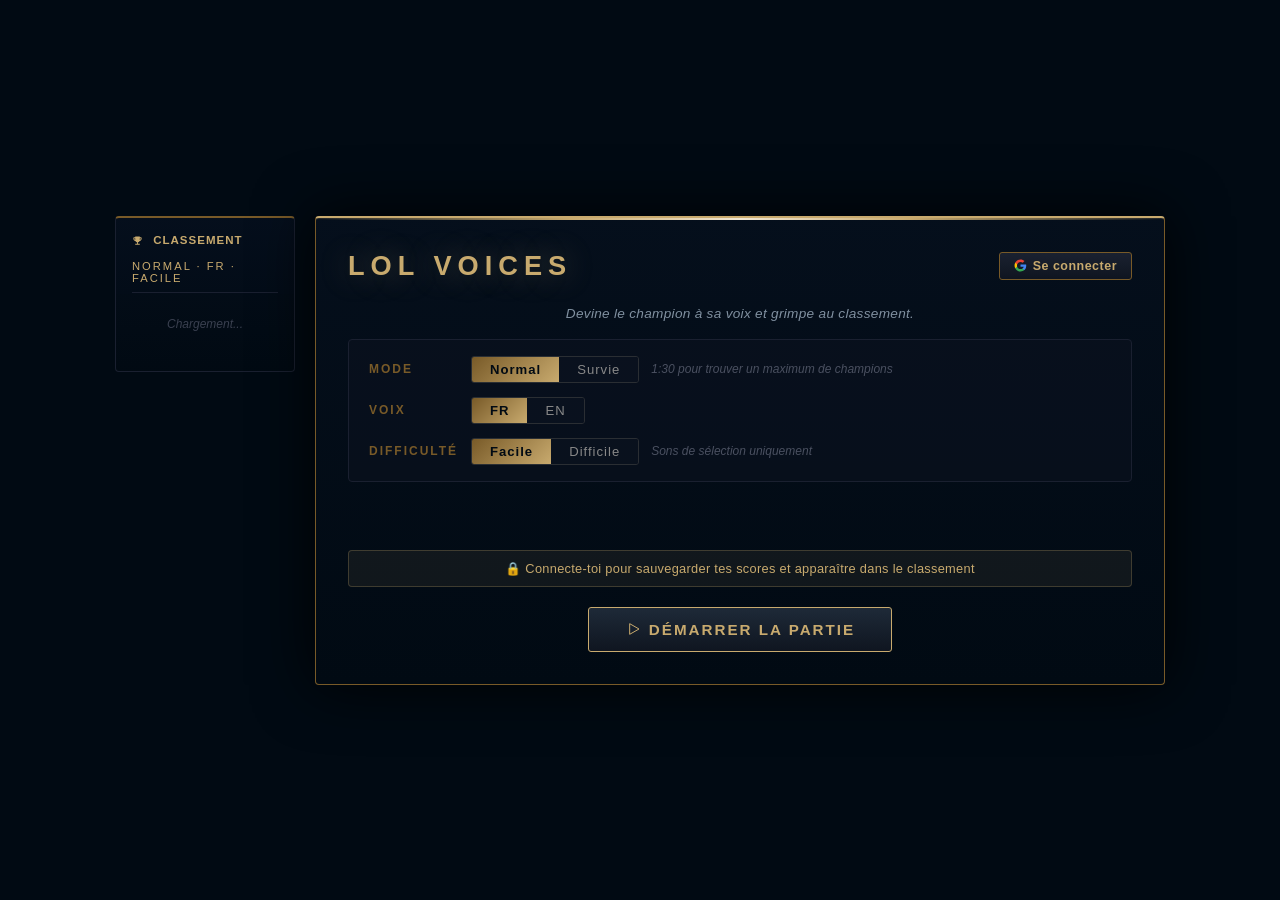
==== commit ef71c6a9: "session 3" ====
--- a/index.html
+++ b/index.html
@@ -117,6 +117,8 @@
                 </div>
             </div>
 
+            <p class="tagline">Devine le champion à sa voix et grimpe au classement.</p>
+
             <div id="game-info" style="display: none;">
                 <div class="timer-container">
                     <div id="timer-bar"></div>
@@ -161,8 +163,8 @@
                 <div class="setup-group">
                     <span class="setup-label">Difficulté</span>
                     <div class="btn-group">
-                        <button id="btn-easy" class="active">Facile</button>
-                        <button id="btn-hard">Difficile</button>
+                        <button id="btn-easy" class="active" title="Sons joués lors de la sélection en champion select">Facile</button>
+                        <button id="btn-hard" title="Sons de sélection + sons joués lors d'un ban">Difficile</button>
                     </div>
                     <span class="diff-desc" id="easy-desc">Sons de sélection uniquement</span>
                     <span class="diff-desc" id="hard-desc" style="display:none">Sons de sélection + sons de ban</span>
@@ -170,6 +172,10 @@
             </div>
 
             <p id="feedback"></p>
+
+            <div id="login-cta" class="login-cta">
+                🔒 Connecte-toi pour sauvegarder tes scores et apparaître dans le classement
+            </div>
 
             <button id="start-btn">
                 <svg class="btn-icon"><use href="#icon-sword"/></svg>
@@ -183,7 +189,16 @@
                 </button>
                 <div class="input-group">
                     <div class="autocomplete-wrapper">
-                        <input type="text" id="user-input" autocomplete="off" spellcheck="false" placeholder="Nom du champion...">
+                        <input type="text"
+                               id="user-input"
+                               name="champion-guess-field"
+                               autocomplete="off"
+                               autocorrect="off"
+                               autocapitalize="off"
+                               spellcheck="false"
+                               inputmode="text"
+                               data-form-type="other"
+                               placeholder="Nom du champion...">
                         <div id="autocomplete-list" class="autocomplete-items"></div>
                     </div>
                     <button id="check-btn">
--- a/style.css
+++ b/style.css
@@ -604,6 +604,45 @@
 /* Le bouton paramètres mobile est caché par défaut en desktop */
 #settings-btn-mobile { display: none; }
 
+/* Tagline sous le titre */
+.tagline {
+    color: #8090a0;
+    font-size: 0.85rem;
+    font-style: italic;
+    margin: 0 0 18px 0;
+    text-align: center;
+    letter-spacing: 0.3px;
+}
+
+/* Bannière CTA connexion */
+.login-cta {
+    background: rgba(200, 170, 110, 0.08);
+    border: 1px solid rgba(200, 170, 110, 0.25);
+    border-radius: 4px;
+    padding: 10px 14px;
+    margin: 12px 0;
+    color: #c8aa6e;
+    font-size: 0.8rem;
+    text-align: center;
+    letter-spacing: 0.3px;
+}
+
+/* Spinner pour loading state */
+.spinner {
+    display: inline-block;
+    width: 12px;
+    height: 12px;
+    border: 2px solid rgba(200, 170, 110, 0.3);
+    border-top-color: #c8aa6e;
+    border-radius: 50%;
+    animation: spin 0.7s linear infinite;
+    vertical-align: middle;
+    margin-right: 6px;
+}
+@keyframes spin {
+    to { transform: rotate(360deg); }
+}
+
 /* ============================================================
    RESPONSIVE MOBILE
    ============================================================ */
@@ -614,10 +653,13 @@
         padding: 12px;
         gap: 12px;
         width: 100%;
+        align-items: stretch;
     }
     .game-container {
         padding: 18px 16px 22px;
         border-radius: 4px;
+        width: 100%;
+        flex: none;
     }
 
     /* Header : titre et auth-area sur la même ligne, compactés */
@@ -628,6 +670,7 @@
         text-align: left;
         margin-bottom: 16px;
         gap: 8px;
+        flex-wrap: wrap;
     }
     h1 {
         font-size: 1.15rem;
@@ -637,12 +680,31 @@
         flex-direction: row;
         align-items: center;
         gap: 6px;
-    }
-
-    /* Boutons header plus compacts en mobile */
-    #login-btn, #logout-btn, #dashboard-btn {
-        padding: 8px 12px;
+        width: 100%;
+        flex-wrap: wrap;
+    }
+    /* User info prend toute la première ligne */
+    #user-info {
+        flex-basis: 100%;
+        justify-content: center;
+        font-size: 0.85rem;
+        margin-bottom: 4px;
+    }
+    /* Les deux boutons dashboard + déconnexion partagent la largeur */
+    #dashboard-btn,
+    #logout-btn {
+        flex: 1 1 0;
+        min-width: 0;
+        justify-content: center;
+        padding: 10px 8px;
         font-size: 0.78rem;
+    }
+    /* Login seul prend toute la largeur quand pas connecté */
+    #login-btn {
+        flex: 1 1 100%;
+        justify-content: center;
+        padding: 10px 12px;
+        font-size: 0.82rem;
     }
     #user-info { font-size: 0.8rem; }
     .user-avatar { width: 24px; height: 24px; }
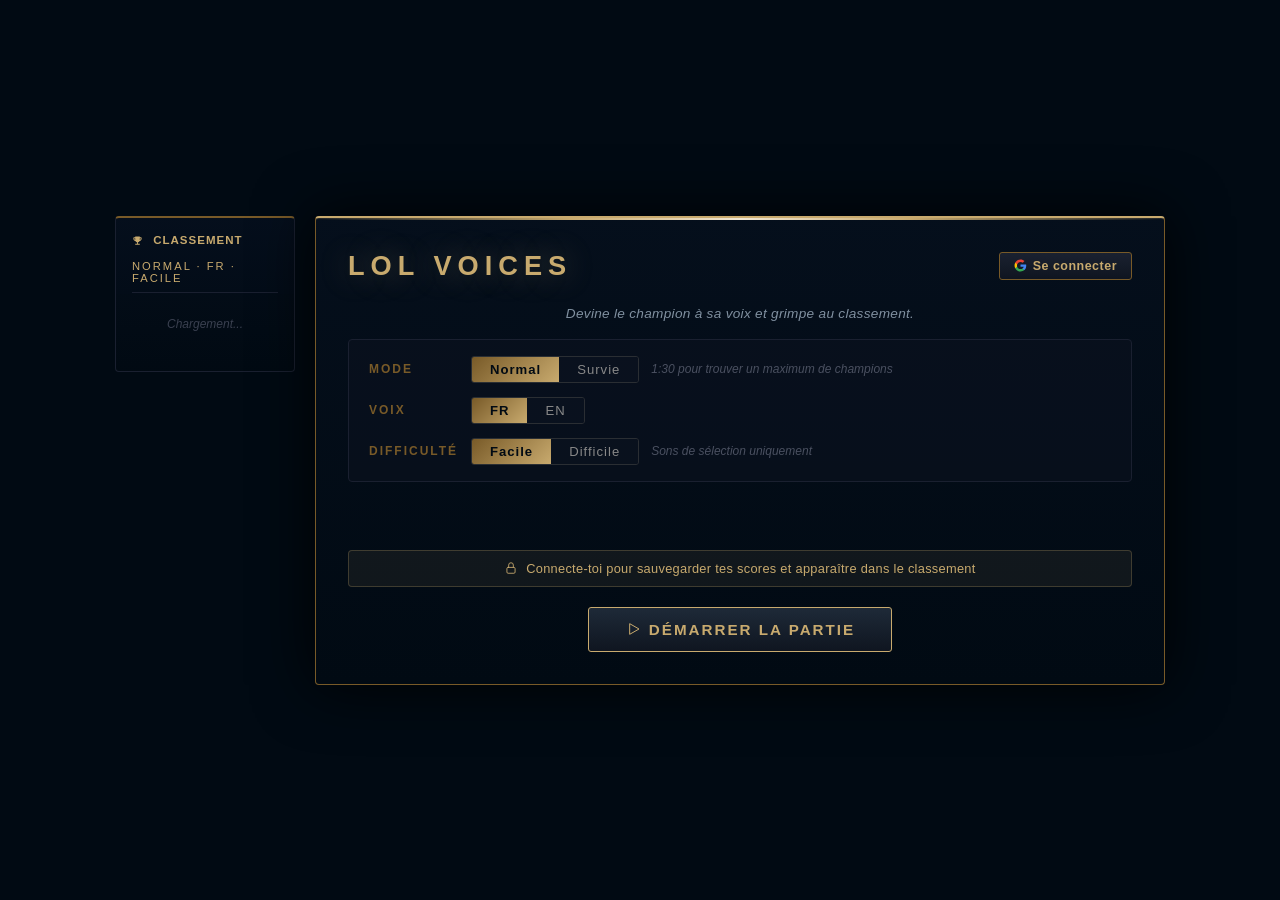
==== commit f5c884ba: "SVG" ====
--- a/index.html
+++ b/index.html
@@ -63,6 +63,47 @@
             <symbol id="icon-settings" viewBox="0 0 24 24">
                 <path d="M19.14,12.94c0.04-0.3,0.06-0.61,0.06-0.94c0-0.32-0.02-0.64-0.07-0.94l2.03-1.58c0.18-0.14,0.23-0.41,0.12-0.61 l-1.92-3.32c-0.12-0.22-0.37-0.29-0.59-0.22l-2.39,0.96c-0.5-0.38-1.03-0.7-1.62-0.94L14.4,2.81c-0.04-0.24-0.24-0.41-0.48-0.41 h-3.84c-0.24,0-0.43,0.17-0.47,0.41L9.25,5.35C8.66,5.59,8.12,5.92,7.63,6.29L5.24,5.33c-0.22-0.08-0.47,0-0.59,0.22L2.74,8.87 C2.62,9.08,2.66,9.34,2.86,9.48l2.03,1.58C4.84,11.36,4.8,11.69,4.8,12s0.02,0.64,0.07,0.94l-2.03,1.58 c-0.18,0.14-0.23,0.41-0.12,0.61l1.92,3.32c0.12,0.22,0.37,0.29,0.59,0.22l2.39-0.96c0.5,0.38,1.03,0.7,1.62,0.94l0.36,2.54 c0.05,0.24,0.24,0.41,0.48,0.41h3.84c0.24,0,0.44-0.17,0.47-0.41l0.36-2.54c0.59-0.24,1.13-0.56,1.62-0.94l2.39,0.96 c0.22,0.08,0.47,0,0.59-0.22l1.92-3.32c0.12-0.22,0.07-0.47-0.12-0.61L19.14,12.94z M12,15.6c-1.98,0-3.6-1.62-3.6-3.6 s1.62-3.6,3.6-3.6s3.6,1.62,3.6,3.6S13.98,15.6,12,15.6z" fill="currentColor"/>
             </symbol>
+            <!-- Trophée outline -->
+            <symbol id="icon-trophy-outline" viewBox="0 0 24 24" fill="none" stroke="currentColor" stroke-width="1.5" stroke-linejoin="round" stroke-linecap="round">
+                <path d="M7 4h10v5a5 5 0 0 1-10 0V4z"/>
+                <path d="M7 6H4v2a3 3 0 0 0 3 3"/>
+                <path d="M17 6h3v2a3 3 0 0 1-3 3"/>
+                <path d="M9 19h6"/>
+                <path d="M12 14v5"/>
+            </symbol>
+            <!-- Chart line outline -->
+            <symbol id="icon-chart" viewBox="0 0 24 24" fill="none" stroke="currentColor" stroke-width="1.5" stroke-linejoin="round" stroke-linecap="round">
+                <path d="M3 3v18h18"/>
+                <path d="M7 14l4-4 3 3 6-6"/>
+            </symbol>
+            <!-- Skull outline -->
+            <symbol id="icon-skull" viewBox="0 0 24 24" fill="none" stroke="currentColor" stroke-width="1.5" stroke-linejoin="round" stroke-linecap="round">
+                <path d="M5 12a7 7 0 0 1 14 0v4a2 2 0 0 1-2 2h-1l-1 3h-6l-1-3H7a2 2 0 0 1-2-2v-4z"/>
+                <circle cx="9" cy="12" r="1.3"/>
+                <circle cx="15" cy="12" r="1.3"/>
+                <path d="M11 16h2"/>
+            </symbol>
+            <!-- Gamepad outline -->
+            <symbol id="icon-gamepad" viewBox="0 0 24 24" fill="none" stroke="currentColor" stroke-width="1.5" stroke-linejoin="round" stroke-linecap="round">
+                <path d="M6 8h12a4 4 0 0 1 4 4v2a4 4 0 0 1-7 2.5L13 15h-2l-2 1.5A4 4 0 0 1 2 14v-2a4 4 0 0 1 4-4z"/>
+                <path d="M7 12v2"/>
+                <path d="M6 13h2"/>
+                <circle cx="16" cy="12" r="0.8" fill="currentColor"/>
+                <circle cx="17.5" cy="14" r="0.8" fill="currentColor"/>
+            </symbol>
+            <!-- Medal outline -->
+            <symbol id="icon-medal" viewBox="0 0 24 24" fill="none" stroke="currentColor" stroke-width="1.5" stroke-linejoin="round" stroke-linecap="round">
+                <path d="M8 3l4 6 4-6"/>
+                <path d="M8 3H5l4 7"/>
+                <path d="M16 3h3l-4 7"/>
+                <circle cx="12" cy="15" r="6"/>
+                <path d="M12 12v6M9 15h6"/>
+            </symbol>
+            <!-- Lock outline -->
+            <symbol id="icon-lock" viewBox="0 0 24 24" fill="none" stroke="currentColor" stroke-width="1.5" stroke-linejoin="round" stroke-linecap="round">
+                <rect x="5" y="11" width="14" height="10" rx="2"/>
+                <path d="M8 11V7a4 4 0 0 1 8 0v4"/>
+            </symbol>
         </defs>
     </svg>
 </head>
@@ -174,7 +215,8 @@
             <p id="feedback"></p>
 
             <div id="login-cta" class="login-cta">
-                🔒 Connecte-toi pour sauvegarder tes scores et apparaître dans le classement
+                <svg class="dash-icon"><use href="#icon-lock"/></svg>
+                Connecte-toi pour sauvegarder tes scores et apparaître dans le classement
             </div>
 
             <button id="start-btn">
--- a/style.css
+++ b/style.css
@@ -1107,3 +1107,36 @@
     font-size: 0.7rem;
     margin: 0 2px;
 }
+
+/* Dashboard v2 : onglets mode, rang, graphique */
+.dash-mode-tabs { display: flex; gap: 6px; margin-bottom: 16px; }
+.dash-tab { flex: 1; padding: 8px 12px; font-size: 0.8rem; background: rgba(10,18,30,0.8); border: 1px solid #2a2e33; color: #888; border-radius: 3px; cursor: pointer; }
+.dash-tab.active { background: linear-gradient(135deg, #785a28, #c8aa6e); color: #010a13; border-color: #c8aa6e; font-weight: bold; }
+.dash-rank { background: rgba(200,170,110,0.08); border: 1px solid rgba(200,170,110,0.3); border-radius: 4px; padding: 10px 14px; margin-bottom: 16px; color: #c8aa6e; font-size: 0.85rem; text-align: center; }
+.dash-rank strong { color: #ffe6a0; font-size: 1.05em; }
+
+/* Trophées */
+.achievements-grid { display: grid; grid-template-columns: repeat(auto-fill, minmax(100px, 1fr)); gap: 10px; margin-top: 10px; }
+.achievement { background: rgba(10,18,30,0.6); border: 1px solid #2a2e33; border-radius: 4px; padding: 10px 6px; text-align: center; transition: all 0.2s; cursor: help; }
+.achievement.unlocked { background: linear-gradient(180deg, rgba(120,90,40,0.25), rgba(200,170,110,0.05)); border-color: #785a28; box-shadow: 0 0 12px rgba(200,170,110,0.15); }
+.achievement.locked { opacity: 0.4; filter: grayscale(0.8); }
+.achievement.unlocked:hover { transform: translateY(-2px); border-color: #c8aa6e; }
+.ach-icon { font-size: 1.8rem; margin-bottom: 4px; line-height: 1; }
+.achievement.locked .ach-icon { filter: grayscale(1); }
+.ach-name { font-size: 0.65rem; color: #c8aa6e; text-transform: uppercase; letter-spacing: 0.2px; line-height: 1.15; word-wrap: break-word; overflow-wrap: break-word; hyphens: auto; }
+.achievement.locked .ach-name { color: #555; }
+
+/* Icônes SVG inline dans le dashboard et CTA */
+.dash-icon {
+    display: inline-block;
+    width: 16px;
+    height: 16px;
+    vertical-align: -3px;
+    color: #c8aa6e;
+    margin-right: 6px;
+    flex-shrink: 0;
+}
+.dash-section-title { display: flex; align-items: center; gap: 4px; }
+.dash-section-title .dash-icon { width: 18px; height: 18px; }
+.dash-rank .dash-icon { width: 16px; height: 16px; vertical-align: -3px; }
+.login-cta .dash-icon { width: 14px; height: 14px; vertical-align: -2px; margin-right: 4px; }
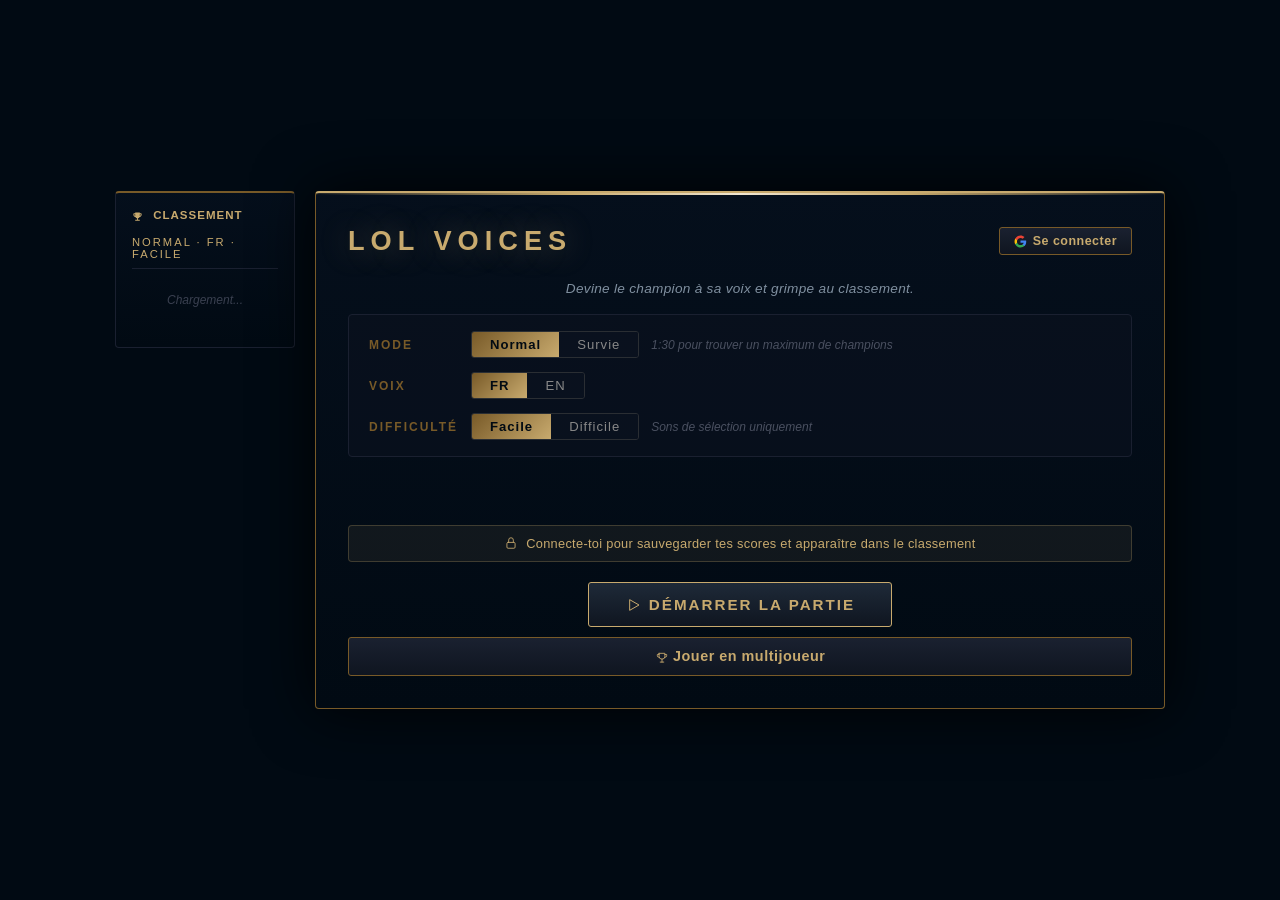
==== commit 53248df1: "session 6A" ====
--- a/index.html
+++ b/index.html
@@ -223,6 +223,48 @@
                 <svg class="btn-icon"><use href="#icon-sword"/></svg>
                 Démarrer la partie
             </button>
+
+            <button id="multi-btn" class="multi-btn">
+                <svg class="btn-icon"><use href="#icon-trophy-outline"/></svg>
+                Jouer en multijoueur
+            </button>
+
+            <!-- ÉCRAN MULTIJOUEUR (Session 6A) -->
+            <div id="multi-screen" style="display:none;">
+                <div id="multi-setup">
+                    <h2 class="multi-title">Multijoueur</h2>
+                    <div class="multi-field">
+                        <label>Ton pseudo</label>
+                        <input type="text" id="multi-pseudo" maxlength="20" placeholder="Pseudo" autocomplete="off">
+                    </div>
+                    <button id="multi-create-btn" class="multi-action">Créer une room</button>
+                    <div class="multi-separator">ou</div>
+                    <div class="multi-join-row">
+                        <input type="text" id="multi-code-input" maxlength="4" placeholder="CODE" autocomplete="off" style="text-transform:uppercase">
+                        <button id="multi-join-btn">Rejoindre</button>
+                    </div>
+                    <button id="multi-back-btn" class="multi-back">← Retour</button>
+                </div>
+
+                <div id="multi-lobby" style="display:none;">
+                    <h2 class="multi-title">Lobby</h2>
+                    <div class="lobby-code-block">
+                        <div class="lobby-code-label">Code de la room</div>
+                        <div id="lobby-code" class="lobby-code">ABCD</div>
+                        <div class="lobby-share">
+                            <span id="lobby-share-url"></span>
+                            <button id="lobby-copy-btn">Copier</button>
+                        </div>
+                    </div>
+                    <div class="lobby-info">
+                        <span id="lobby-settings"></span> · <span id="lobby-count">0/8</span>
+                    </div>
+                    <ul id="lobby-players" class="lobby-players"></ul>
+                    <button id="lobby-launch-btn" class="multi-action" style="display:none">Lancer la partie</button>
+                    <div id="lobby-waiting-msg" class="lobby-waiting">En attente que le host lance la partie...</div>
+                    <button id="lobby-leave-btn" class="multi-back">← Quitter la room</button>
+                </div>
+            </div>
 
             <div id="game-area" style="display: none;">
                 <button id="play-btn">
--- a/style.css
+++ b/style.css
@@ -1140,3 +1140,28 @@
 .dash-section-title .dash-icon { width: 18px; height: 18px; }
 .dash-rank .dash-icon { width: 16px; height: 16px; vertical-align: -3px; }
 .login-cta .dash-icon { width: 14px; height: 14px; vertical-align: -2px; margin-right: 4px; }
+
+/* Multijoueur */
+.multi-btn { width: 100%; margin-top: 10px; }
+#multi-screen { padding: 10px 0; }
+.multi-title { color: #c8aa6e; text-align: center; letter-spacing: 4px; text-transform: uppercase; font-size: 1.2rem; margin: 0 0 20px; }
+.multi-field { margin: 14px 0; }
+.multi-field label { display: block; font-size: 0.72rem; color: #c8aa6e; text-transform: uppercase; letter-spacing: 1.5px; margin-bottom: 6px; }
+.multi-field input, #multi-code-input { width: 100%; padding: 12px 16px; background: rgba(1,10,19,0.9); border: 1px solid #2a3040; border-bottom: 2px solid #785a28; color: #f0e6d2; font-size: 1rem; border-radius: 3px; outline: none; letter-spacing: 0.5px; box-sizing: border-box; }
+.multi-field input:focus, #multi-code-input:focus { border-color: #c8aa6e; }
+.multi-action { width: 100%; margin: 8px 0; padding: 13px; font-size: 0.95rem; }
+.multi-separator { text-align: center; color: #555; font-size: 0.75rem; text-transform: uppercase; letter-spacing: 2px; margin: 16px 0; }
+.multi-join-row { display: grid; grid-template-columns: 1fr auto; gap: 8px; }
+.multi-join-row input { text-align: center; font-size: 1.2rem; letter-spacing: 4px; font-weight: bold; }
+.multi-back { width: 100%; margin-top: 20px; background: transparent; color: #888; border-color: #2a2e33; font-size: 0.8rem; }
+.lobby-code-block { text-align: center; margin-bottom: 16px; padding: 16px; border: 1px solid #785a28; border-radius: 4px; background: rgba(200,170,110,0.05); }
+.lobby-code-label { font-size: 0.72rem; color: #888; text-transform: uppercase; letter-spacing: 2px; margin-bottom: 6px; }
+.lobby-code { font-size: 2rem; font-weight: bold; color: #c8aa6e; letter-spacing: 10px; text-shadow: 0 0 20px rgba(200,170,110,0.4); }
+.lobby-share { margin-top: 12px; font-size: 0.7rem; color: #666; display: flex; align-items: center; gap: 8px; justify-content: center; flex-wrap: wrap; }
+.lobby-share span { font-family: monospace; color: #888; overflow: hidden; text-overflow: ellipsis; max-width: 250px; }
+.lobby-share button { padding: 4px 10px; font-size: 0.7rem; }
+.lobby-info { text-align: center; color: #888; font-size: 0.8rem; margin-bottom: 14px; }
+.lobby-players { list-style: none; padding: 0; margin: 0 0 16px; }
+.lobby-players li { padding: 10px 14px; background: rgba(10,18,30,0.8); border: 1px solid #2a2e33; border-radius: 3px; margin-bottom: 6px; color: #f0e6d2; font-size: 0.9rem; transition: all 0.2s; }
+.lobby-players li.me { border-color: #c8aa6e; background: rgba(200,170,110,0.08); color: #c8aa6e; }
+.lobby-waiting { text-align: center; color: #888; font-size: 0.85rem; font-style: italic; padding: 12px; }
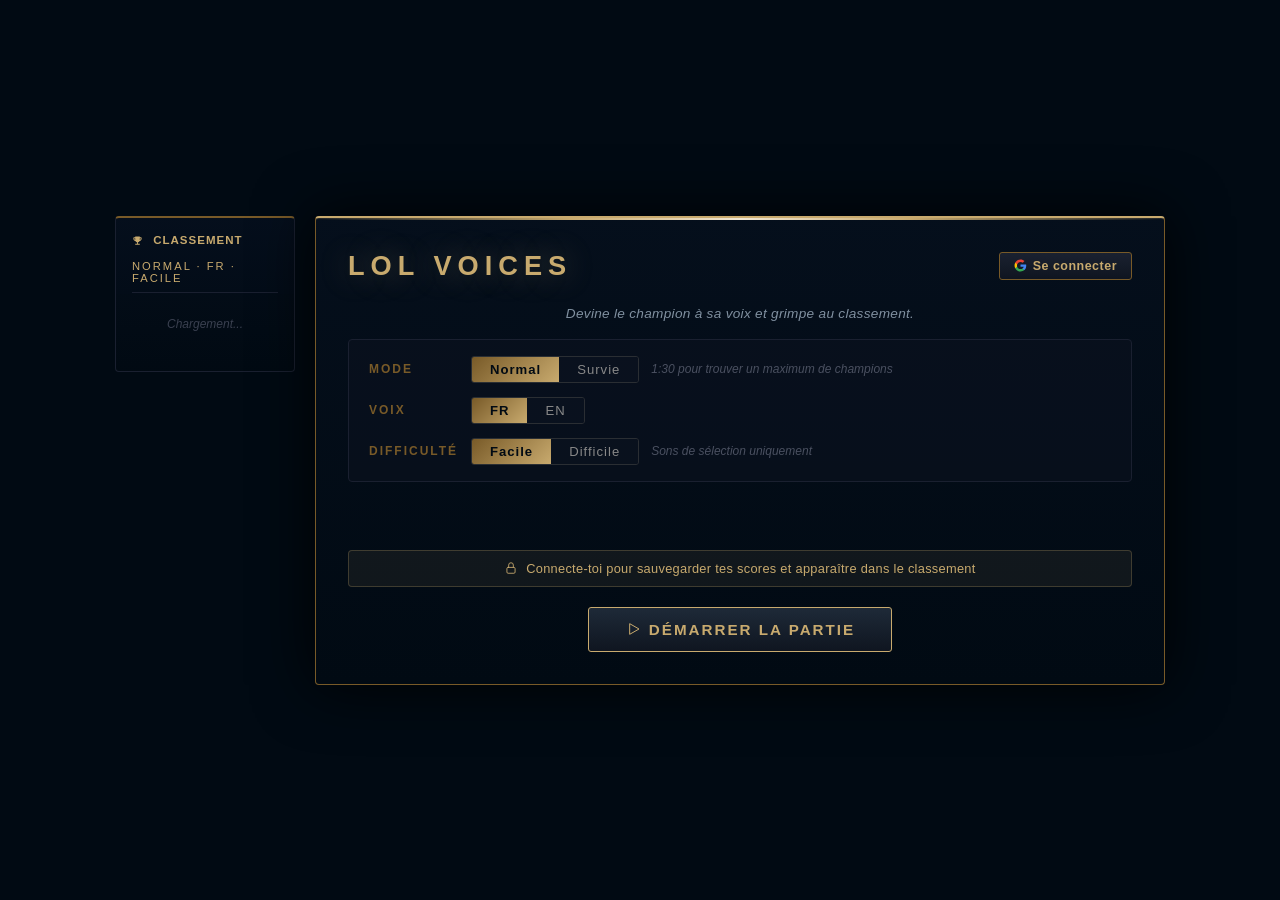
==== commit 4bb0f6da: "bouton multi caché" ====
--- a/index.html
+++ b/index.html
@@ -224,7 +224,8 @@
                 Démarrer la partie
             </button>
 
-            <button id="multi-btn" class="multi-btn">
+            <!-- Multijoueur : caché pour le moment, en développement -->
+            <button id="multi-btn" class="multi-btn" style="display:none;">
                 <svg class="btn-icon"><use href="#icon-trophy-outline"/></svg>
                 Jouer en multijoueur
             </button>
--- a/style.css
+++ b/style.css
@@ -1165,3 +1165,12 @@
 .lobby-players li { padding: 10px 14px; background: rgba(10,18,30,0.8); border: 1px solid #2a2e33; border-radius: 3px; margin-bottom: 6px; color: #f0e6d2; font-size: 0.9rem; transition: all 0.2s; }
 .lobby-players li.me { border-color: #c8aa6e; background: rgba(200,170,110,0.08); color: #c8aa6e; }
 .lobby-waiting { text-align: center; color: #888; font-size: 0.85rem; font-style: italic; padding: 12px; }
+
+/* Countdown overlay */
+.countdown-overlay { position: absolute; inset: 0; background: rgba(1,10,19,0.95); display: flex; align-items: center; justify-content: center; z-index: 3000; border-radius: 4px; }
+.countdown-number { font-size: 4rem; font-weight: bold; color: #c8aa6e; text-shadow: 0 0 40px rgba(200,170,110,0.6); animation: countdown-pop 0.6s ease-out; letter-spacing: 4px; }
+.countdown-go { color: #00e676; text-shadow: 0 0 40px rgba(0,230,118,0.6); }
+@keyframes countdown-pop { 0% { transform: scale(0.3); opacity: 0; } 50% { transform: scale(1.15); } 100% { transform: scale(1); opacity: 1; } }
+
+/* Multi results : scores en gras */
+.lobby-players li strong { color: #c8aa6e; }
